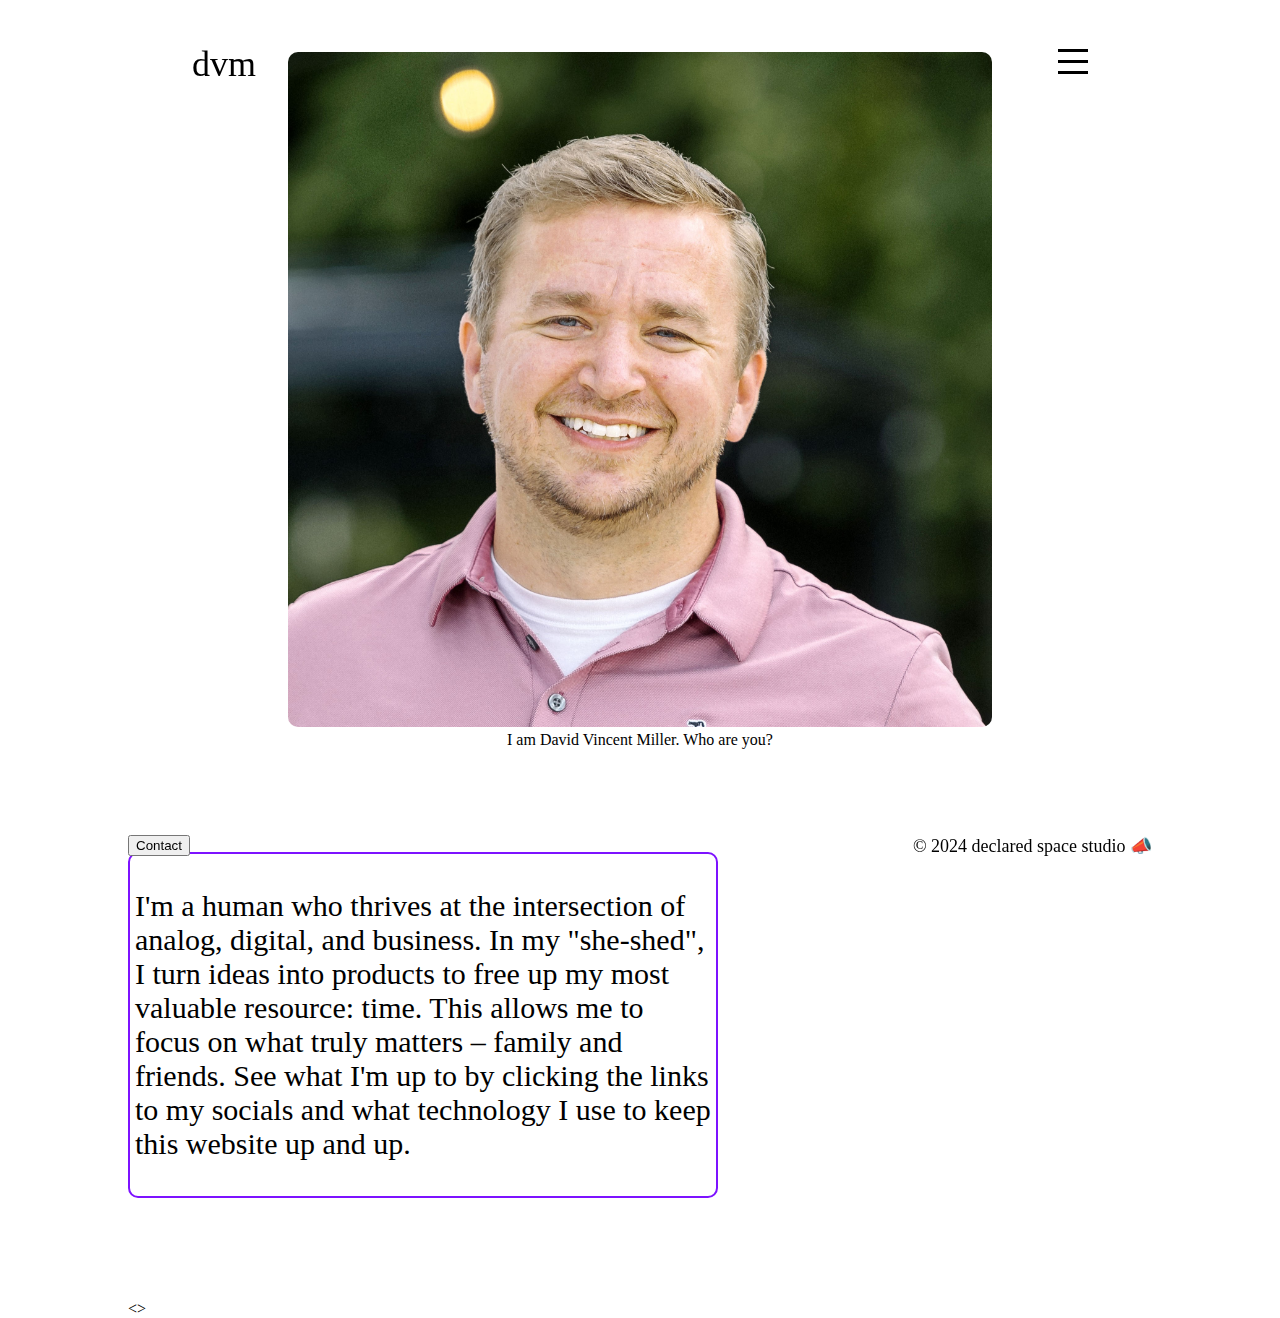
==== about.html @ 9d884ea5 "still some code churn but the about and splash pages are starting to look nice, just need to fix hea" ====
<!DOCTYPE html>

<html lang="en">
  <head>
    <title>david vincent miller</title>
    <link rel="icon" type="image/x-icon" href="./images/favicon.ico">
    <meta name="description" content="highly skilled Software Engineer seeking new challenges. Enterprise experience in Warehousi Management, NonEmergency Transit, Retail Services and Sales, SaaS, Automated Testing, DevSecOps, and Product Delivery. Proven ability to deliver complex projects as expected.">
    <meta charset="UTF-16">
    <meta name="viewport" content="width=device-width, initial-scale=1.0">
    <link rel="stylesheet" href="./css/about.css">
    <link rel="stylesheet" href="./css/about-grid.css">
    <link rel="stylesheet" href="./css/body.css">
    <link rel="stylesheet" href="./css/buymecoffee.css">
    <link rel="stylesheet" href="./css/copyright-brand.css">
    <link rel="stylesheet" href="./css/header.css">
    <link rel="stylesheet" href="./css/index.css">
    <link rel="stylesheet" href="./css/profile.css">
    <link rel="stylesheet" href="./css/shareidea.css">
  </head>
    <body>
      <header>
	      <a class="vanity" href="./index.html">dvm</a>
	      <button class="hamburger-menu">
		      <span class="bar"></span>
		      <span class="bar"></span>
		      <span class="bar"></span>
	      </button>
        <nav class="header-menu">
	        <ul>
		        <li><a href="about.html">About</a></li>
        		<li><a href="https://weather.declared.space">Weather</a></li>
        		<li><a href="./archice/v1/feel.html">Blog</a></li>
        		<li><a href="./archive/v1/soundboard.html">Soundboard</a></li>
        		<li><a href="#">story</a></li>
	        </ul>
        </nav>
      </header>
      <main class="about-grid">
        <section class="overview">
      	  <div class="profile">
            <figure>
              <img src="./images/dvm-profile-closeup-pic.jpg" alt="an image of me, dvm">
              <figcaption>I am David Vincent Miller. Who are you?</figcaption>
            </figure>
          </div>
      	  <div class="about">
            <p>I'm a human who thrives at the intersection of analog, digital, and business. In my "she-shed", I turn ideas into products to free up my most valuable resource: time. This allows me to focus on what truly matters – family and friends. See what I'm up to by clicking the links to my socials and what technology I use to keep this website up and up.</p>
      	  </div>
	</div>
	<section class="asa"></div>
      <section class=""><>
	<div class=""></div>
    </main>
    <footer>
	<button class="follow-me">Contact</button>
	<nav class="footer-menu">
		<ul>  
		  <li><a href="https://dev.to/statueofdavid">dev</a></li>
		  <li><a href="https://duolingo.com/profile/statueofdavid">duolingo</a></li>
		  <li><a href="https://github.com/statueofdavid">github</a></li>
		  <li><a href="https://linkedin.com/in/dmill">linkedin</a></li>
		  <li><a href="https://linkedin.com/in/dmill">medium</a></li>
		  <li><a href="https://medium.com/@declaredspace">X (formerly as Twitter)</a></li>
		  <li><a href="mailto:david@declared.space">david@declared.space</a></li>
		  <li><a href="https://venmo.com/dlibd" target="_blank" rel="noopener noreferrer">Buy Me A Coffee</a></li>
		</ul>
	</nav>
        <a href="https://declared.space/passion.html" class="copyright-brand">© 2024 declared space studio 📣</a> 
    </footer>
    <script src="./index.js"></script>
    </body>
</html>
---- css/about.css ----
.about {
  margin: 5% 10% 10% 0;
  grid-area: about;
  border: 2px solid #7D12FF;
  border-radius: 10px;
  padding: 5px;
  font-size: 30px;
}

@media (min-width: 2001px) {
  .about {
    height: 25vh;
    width: 30vw;
  }
}

@media (max-width: 2000px) {
  .about {
    width: 40vw;
  }
}

@media (max-width: 1300px) {
  .about {
    width: 45vw;
  }
}

@media (max-width: 1050px) {
  .about {
    width: 35vw;
    margin: 0 10% 0 0;
  }
}

@media (max-width: 500px) {
  .about {
    width: 95vw;
  }
}
---- css/about-grid.css ----
.about-grid {
  display: grid;
  grid-gap: 0;
  grid-template-areas:
    'profile'
    'about';
}
---- css/body.css ----
body {
  margin: 0;
  padding: 0;
  overflow:scroll;
  justify-items: center;
  display: grid;
  grid-gap: 1px;
  grid-template-areas:
      'header'
      'main'
      'footer';
}

ul {list-style-type: none;}
---- css/buymecoffee.css ----
.buymecoffee {
  height: 25vh;
  width: 40vw;
  grid-area: buymecoffee;
  font-size: 38px;
}
---- css/copyright-brand.css ----
@media (max-width: 1300px) {
  .copyright-brand {
    background-color: white;
    border-color: black;
  }
}
---- css/header.css ----
header {
  top: 0; /* Stick to top of viewport */
  grid-area: header;
  font-size: 36px;
  display: flex;
  align-items: center;
  justify-content: space-between;
  position: fixed;
  width: 90vw;
  height: 5vh;
  padding: 2rem 3rem;
  text-align: center;
  color: black;
  grid-area: auto;  /* Initially set all to auto for clarity */
}

.vanity:hover {
  background-color: #c49520; /* Underline color (matches hover color) */
  transition: width 0.3s ease-in-out; /* Animation duration and timing */
  animation: underline-hover 0.7s ease-in-out forwards; /* Trigger animation on hover */
}

.hamburger-menu {
  background: none;
  border: none;
  padding: 0;
  cursor: pointer;
  display: flex;
  flex-direction: column;
  align-items: left;
  justify-content: space-between;
  width: 30px;
  height: 30px;
  z-index: 11; /* Ensure menu icon is above header text */
}

.bar {
  width: 100%;
  height: 3px;
  margin-bottom: 5px;  /* Add spacing between lines */
  background-color: black;
}

.hamburger-menu.active {
  transform: rotate(90deg); /* Example rotation animation */
  transition: transform 0.3s ease-in-out; /* Animation duration and timing */
}

.header-menu {
  position: fixed;
  top: 0;
  right: -100%; /* Initially hidden off-screen */
  width: calc(100vw - 30px);
  opacity: 0;
  background-color: transparent;
  transition: opacity 0.7s ease-in-out;
  z-index: 9; /* Ensure menu is below header but above content */
}

.header-menu.active {
  top: 0; /* Slide in from left on activation */
  right: -40vw;
  opacity: 1;
}

.header-menu ul {
  list-style: none;
  padding: 0;
  margin: 0;
  display: flex;
  flex-wrap: wrap;
}

.header-menu li {
  padding: 1rem 2rem;

  &:hover {
    text-align: center;
    color: #7f65d6;
    background-color: #c49520; /* Underline color (matches hover color) */
    transition: width 0.3s ease-in-out; /* Animation duration and timing */
    animation: underline-hover 0.7s ease-in-out forwards; /* Trigger animation on hover */
  }
}

.header-menu a {
  text-decoration: none;
  color: black;

}

@keyframes underline-hover {
  from { width: 13vw; }
  to { width: 16vw; }
}

@media screen and (max-width: 1700px) {
  .header-menu.active {
    display: flex;
    flex-direction: row;
    top: 20vh;
    left: 80vw;
    right: 0;
    opacity: 1;
    height: 100vh;
    width: 100vw;
  }

  .header-menu ul {
    flex-direction: column;
  }

  .header-menu ul {
    flex-wrap: unset; /* Don't wrap links on smaller screens */
  }
}

@media screen and (max-width: 1300px) {
  header {
    top: 1vh;
    width: 70vw;
  }

  .header-menu.active {
    background-color: rgba(127, 101, 214, 0.7);
    display: flex;
    flex-direction: row;
    align-items: center;
    top: 0;
    left: 0;
    opacity: 1;
    height: 100vh;
    width: 100vw;
  }

  .header-menu ul {
    flex-direction: column;
    margin: 5vh 0;
    height: 90vh;
    width: 100vw;
  }

  .header-menu ul {
    flex-wrap: unset; /* Don't wrap links on smaller screens */
  }
}
---- css/index.css ----
svg {
  width: 120vw;
  height: 190vh;
}

a {
  text-decoration: none;
  color: black;
}

main {
  height: 75vh;
  flex: 1;
  grid-area: main;
}


footer {
  bottom: 0; /* Stick to bottom of viewport */
  grid-area: footer;
  font-size: 18px;
  display: flex;
  align-items: center;
  justify-content: space-between;
  position: fixed;
  width: 90vw;
  height: 5vh;
  padding: 2rem 3rem;
  text-align: center;
  color: black;
}

.footer-menu {
  position: fixed;
  bottom: 0;
  left: 100%; /* Initially hidden off-screen */
  width: calc(100vw - 30px);
  height: 10vh;
  opacity: 0;
  background-color: transparent;
  transition: opacity 0.7s ease-in-out;
  z-index: 9; /* Ensure menu is below header but above content */
}

.footer-menu.active {
  bottom: 0; /* Slide in from left on activation */
  opacity: 1;
  left: 8vw;
}

.footer-menu ul {
  list-style: none;
  padding: 0;
  margin: 0;
  display: flex;
  flex-wrap: wrap;
}

.footer-menu li {
  padding: 1rem 2rem;
}

.footer-menu a {
  text-decoration: none;
  color: black;
  
  &:hover {
    color: #c49520;
    background-color: #7f65d6 ;
  }
}

.follow-me-menu {
  background: none;
  border: none;
  cursor: pointer;
  z-index: 11;
}

@keyframes underline-hover {
  from { width: 9vw; }
  to { width: 8vw; }
}

@media screen and (max-width: 1700px) {
  .footer-menu.active {
    display: flex;
    flex-direction: row;
    bottom: 10vh;
    left: 0;
    right: 0;
    opacity: 1;
    height: 75vh;
    width: 65vw;
  }

  .footer-menu ul {
    flex-direction: column;
  }
}

@media screen and (max-width: 1500px) {
  svg {
    width: 145vw;
    height: 245vh;
  }
}



@media screen and (max-width: 1300px) {
  svg {
    width: 135vw;
    height: 135vh;
  }

  footer{
    width: 80vw;
  }

  .footer-menu.active {
    background-color: rgba(127, 101, 214, 0.8); 
    height: 25vh;
    width: 100vw;
  }

  .footer-menu a {
    color: white;
    background-color: rgba(127, 101, 214, 1); 
    border-radius: 5px;
  }
}

@media screen and (max-height: 700px) {
  .footer-menu.active {
    height: 30vh;
  }
}
---- css/profile.css ----
.profile {
  grid-area: profile;
  align-items: center;
}

img {
  height: 75vh;
  width: 55vw;
  object-fit: cover;
  border-radius: 10px;
}

@media (min-width: 2001px) {
  .profile {
    text-align: center;
    height: 75vh;
    width: 80vw;
  }
}

@media (max-width: 2000px) {
  .profile {
    margin: 5% 10% 10% 0;
    width: 80vw;
    text-align: center;
  }
}

@media (max-width: 1300px) {
  .profile {
    width: 80vw;
    text-align: center;
  }
}

@media (max-width: 1050px) {
  .profile {
    width: 100vw;
    text-align: center;
  }

  img {
    margin: 0;
    width:80vw;
  }
}

@media (max-width: 500px) {
  .profile {
    width: 95vw;
    height: 45vh;
    text-align: center;
  }

  img {
    width: 75vw;
    height: 45vh;
  }
}
---- css/shareidea.css ----
.shareidea {
  height: 25vh;
  grid-area: shareidea;
}
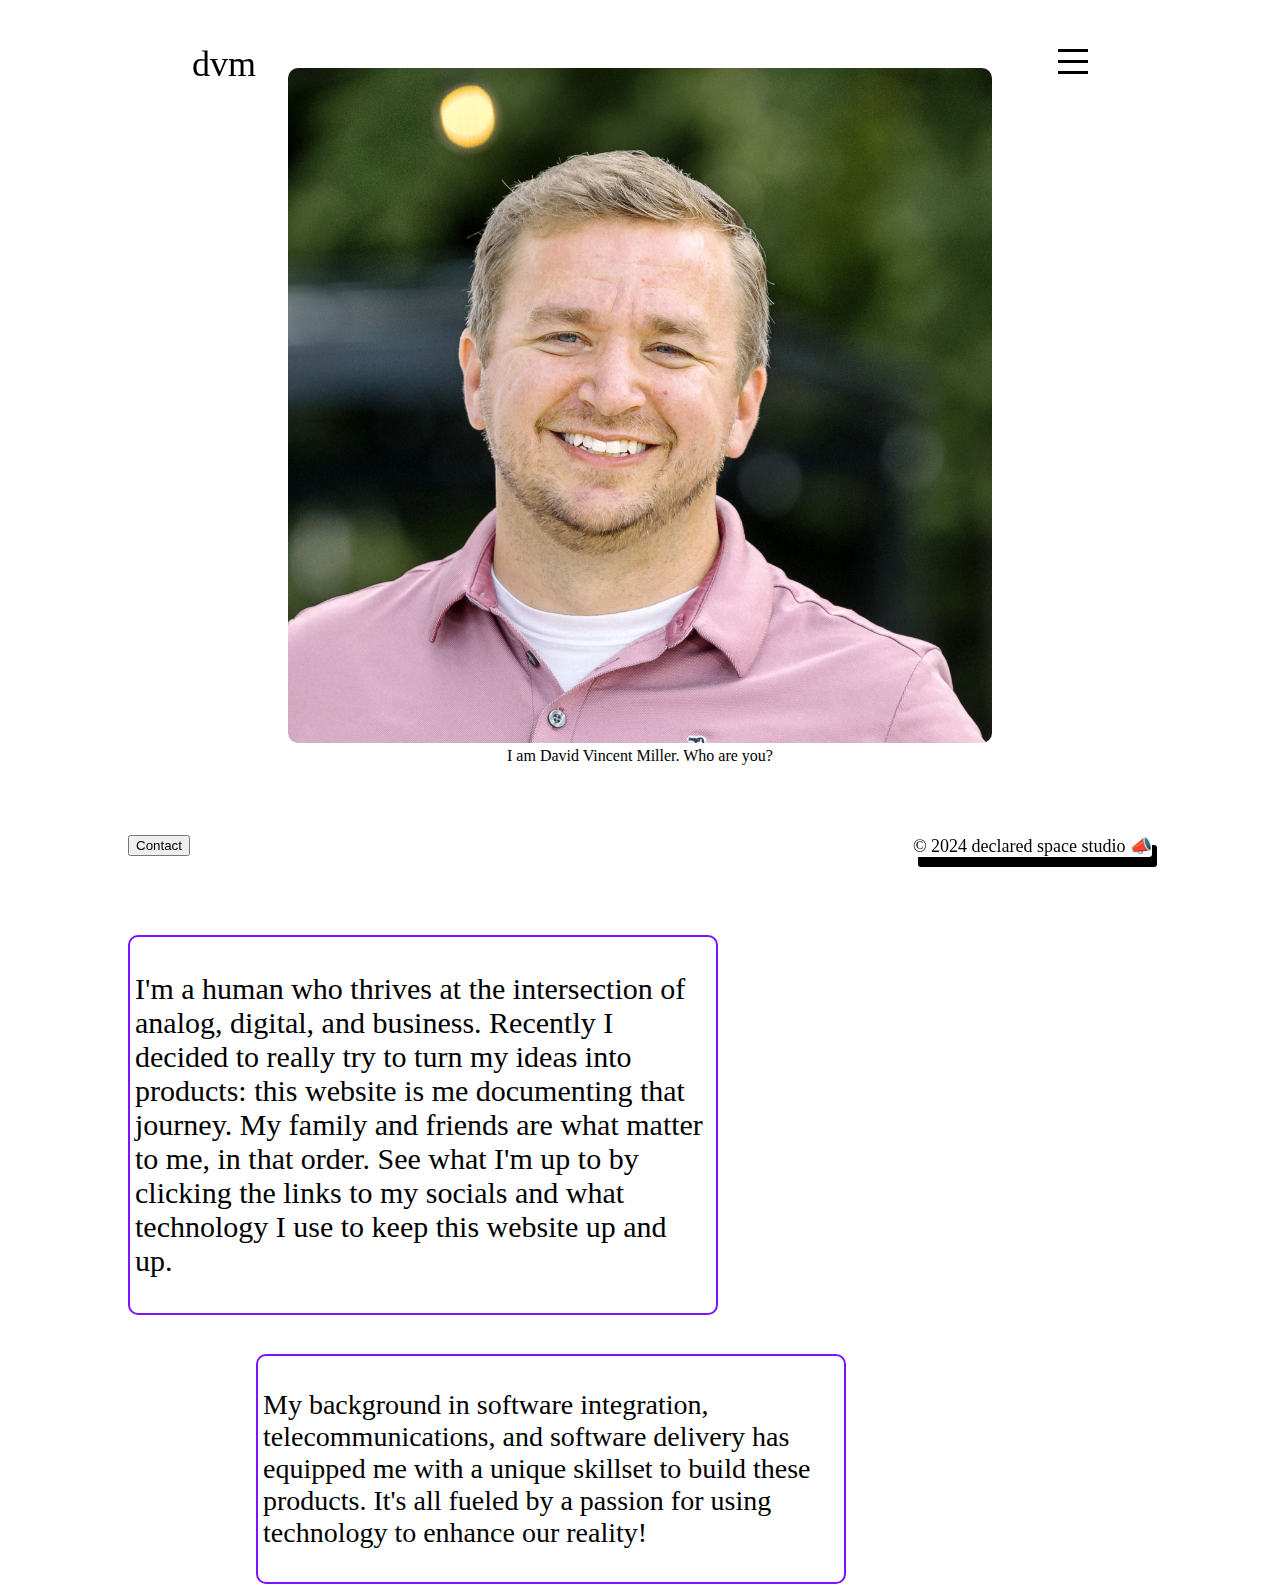
==== commit 05b8aa46: "just missing the pdf banner for the about page" ====
--- a/about.html
+++ b/about.html
@@ -14,6 +14,7 @@
     <link rel="stylesheet" href="./css/copyright-brand.css">
     <link rel="stylesheet" href="./css/header.css">
     <link rel="stylesheet" href="./css/index.css">
+    <link rel="stylesheet" href="./css/professional.css">
     <link rel="stylesheet" href="./css/profile.css">
     <link rel="stylesheet" href="./css/shareidea.css">
   </head>
@@ -36,7 +37,6 @@
         </nav>
       </header>
       <main class="about-grid">
-        <section class="overview">
       	  <div class="profile">
             <figure>
               <img src="./images/dvm-profile-closeup-pic.jpg" alt="an image of me, dvm">
@@ -44,12 +44,11 @@
             </figure>
           </div>
       	  <div class="about">
-            <p>I'm a human who thrives at the intersection of analog, digital, and business. In my "she-shed", I turn ideas into products to free up my most valuable resource: time. This allows me to focus on what truly matters – family and friends. See what I'm up to by clicking the links to my socials and what technology I use to keep this website up and up.</p>
+            <p>I'm a human who thrives at the intersection of analog, digital, and business. Recently I decided to really try to turn my ideas into products: this website is me documenting that journey. My family and friends are what matter to me, in that order. See what I'm up to by clicking the links to my socials and what technology I use to keep this website up and up.</p>
       	  </div>
-	</div>
-	<section class="asa"></div>
-      <section class=""><>
-	<div class=""></div>
+          <div class="professional">
+            <p>My background in software integration, telecommunications, and software delivery has equipped me with a unique skillset to build these products. It's all fueled by a passion for using technology to enhance our reality!</p>
+      </div>
     </main>
     <footer>
 	<button class="follow-me">Contact</button>
@@ -65,7 +64,7 @@
 		  <li><a href="https://venmo.com/dlibd" target="_blank" rel="noopener noreferrer">Buy Me A Coffee</a></li>
 		</ul>
 	</nav>
-        <a href="https://declared.space/passion.html" class="copyright-brand">© 2024 declared space studio 📣</a> 
+        <a href="https://declared.space" class="copyright-brand">© 2024 declared space studio 📣</a> 
     </footer>
     <script src="./index.js"></script>
     </body>
--- a/css/about-grid.css
+++ b/css/about-grid.css
@@ -3,5 +3,6 @@
   grid-gap: 0;
   grid-template-areas:
     'profile'
-    'about';
+    'about'
+    'professional';
 }
--- a/css/copyright-brand.css
+++ b/css/copyright-brand.css
@@ -2,5 +2,8 @@
   .copyright-brand {
     background-color: white;
     border-color: black;
+    border-solid: solid 5px;
+    border-radius: 3px;
+    box-shadow: 5px 10px #000000;
   }
 }
--- a/css/header.css
+++ b/css/header.css
@@ -77,9 +77,9 @@
   &:hover {
     text-align: center;
     color: #7f65d6;
+    border-radius: 50px;
+
     background-color: #c49520; /* Underline color (matches hover color) */
-    transition: width 0.3s ease-in-out; /* Animation duration and timing */
-    animation: underline-hover 0.7s ease-in-out forwards; /* Trigger animation on hover */
   }
 }
 
@@ -87,11 +87,6 @@
   text-decoration: none;
   color: black;
 
-}
-
-@keyframes underline-hover {
-  from { width: 13vw; }
-  to { width: 16vw; }
 }
 
 @media screen and (max-width: 1700px) {
--- a/css/index.css
+++ b/css/index.css
@@ -90,7 +90,7 @@
     left: 0;
     right: 0;
     opacity: 1;
-    height: 75vh;
+    height: 45vh;
     width: 65vw;
   }
 
--- a/css/professional.css
+++ b/css/professional.css
@@ -0,0 +1,60 @@
+.professional {
+  position: relative;
+  left: 35vw;
+  bottom: 7vh;
+  margin: 0 0 10% 0;
+  grid-area: professional;
+  border: 2px solid #7D12FF;
+  border-radius: 10px;
+  padding: 5px;
+  font-size: 30px;
+}
+
+@media (min-width: 2001px) {
+  .professional {
+    height: 25vh;
+    width: 30vw;
+  }
+}
+
+@media (max-width: 2000px) {
+  .professional {
+    left: 30vw;
+    width: 40vw;
+  }
+}
+
+@media (max-width: 1300px) {
+  .professional {
+    width: 45vw;
+    left: 10vw;
+    font-size: 28px;
+  }
+}
+
+@media (max-width: 1050px) {
+  .professional {
+    width: 75vw;
+    height: 22vh;
+    margin: 10% 0 0 0;
+    left: 20vw;
+  }
+}
+
+@media (max-width: 800px) {
+  .professional {
+    width: 92vw;
+    height: 22vh;
+    font-size: 24px;
+    margin: 10% 0 0 0;
+    left: 0;
+  }
+}
+
+@media (max-width: 500px) {
+  .professional {
+    width: 92vw;
+  font-size: 18px;
+  }
+}
+
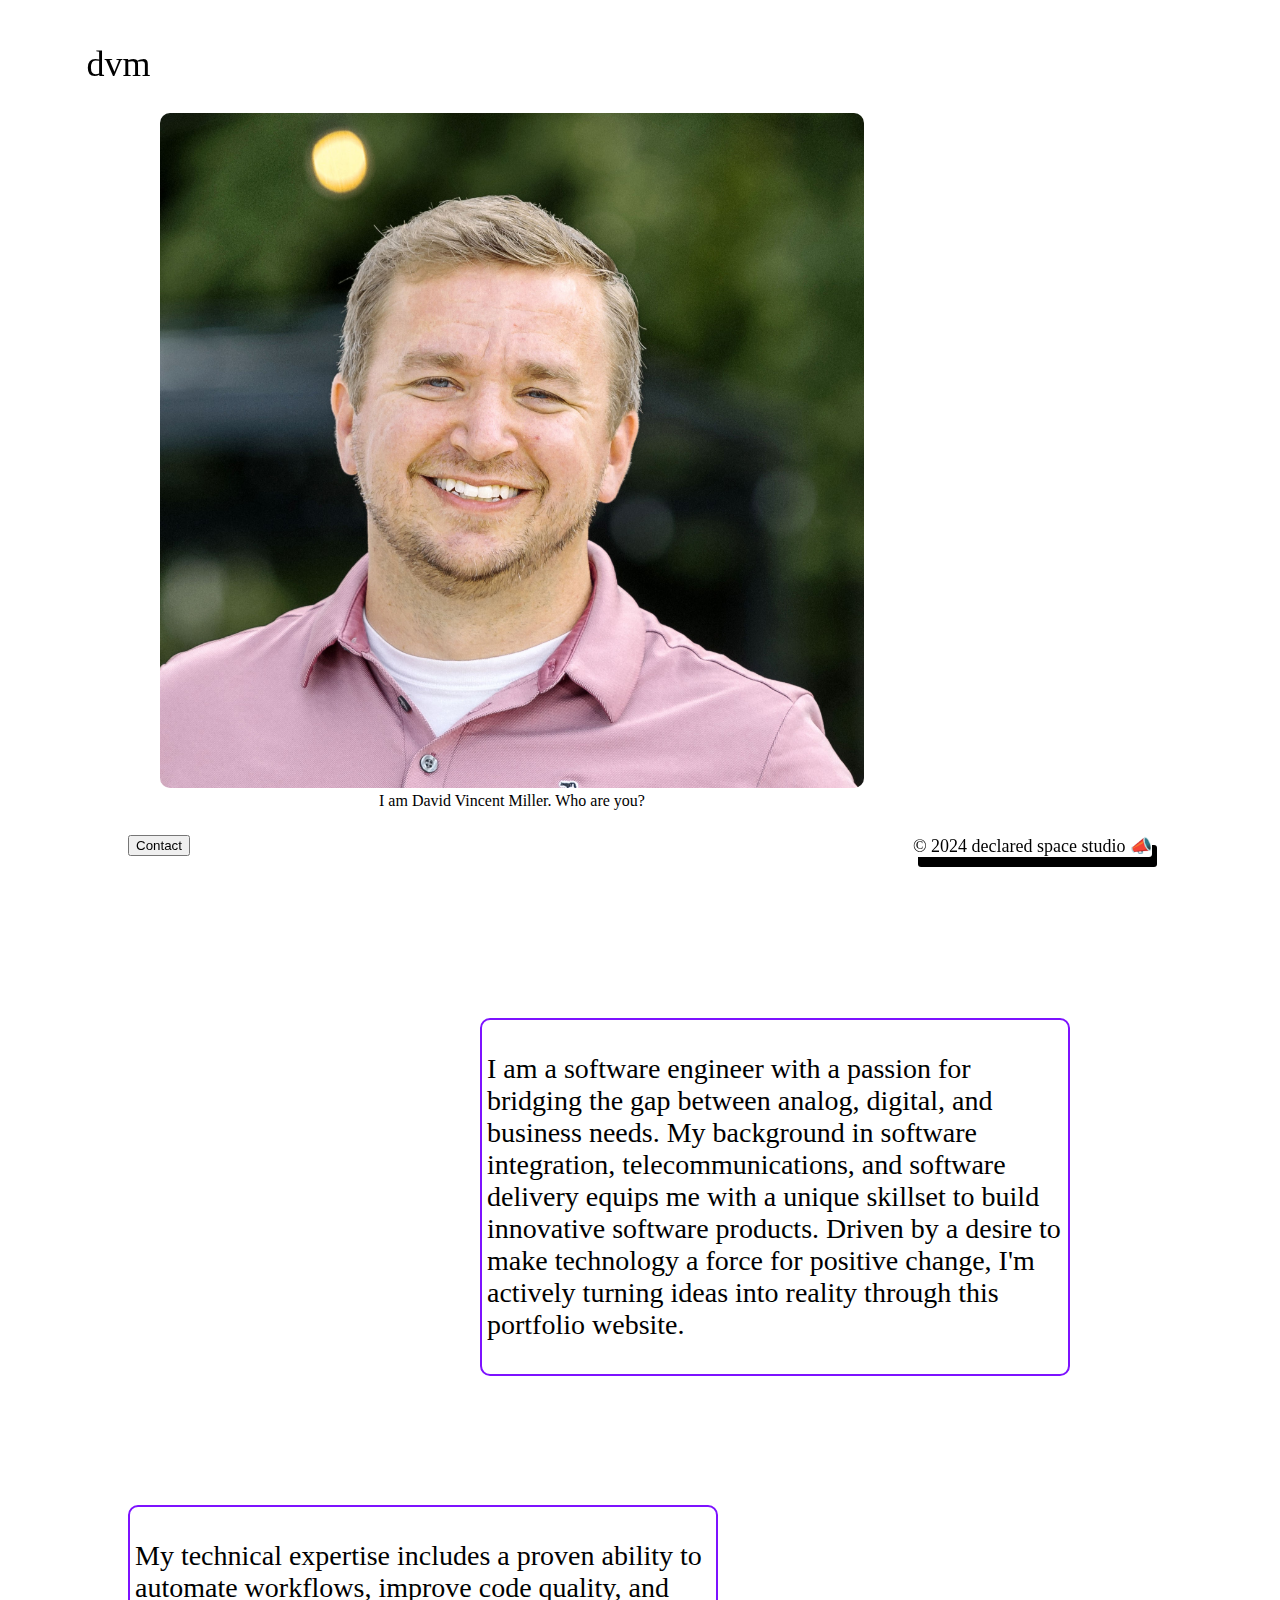
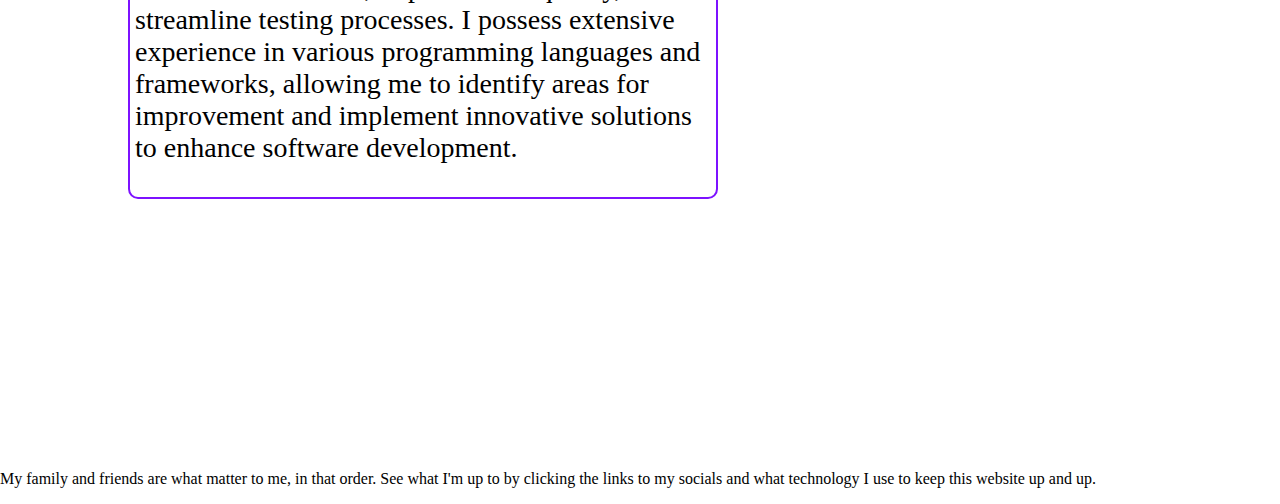
==== commit 5189fc62: "taking the kid to crew" ====
--- a/about.html
+++ b/about.html
@@ -44,11 +44,14 @@
             </figure>
           </div>
       	  <div class="about">
-            <p>I'm a human who thrives at the intersection of analog, digital, and business. Recently I decided to really try to turn my ideas into products: this website is me documenting that journey. My family and friends are what matter to me, in that order. See what I'm up to by clicking the links to my socials and what technology I use to keep this website up and up.</p>
+		  <p>I am a software engineer with a passion for bridging the gap between analog, digital, and business needs. My background in software integration, telecommunications, and software delivery equips me with a unique skillset to build innovative software products. Driven by a desire to make technology a force for positive change, I'm actively turning ideas into reality through this portfolio website.</p> 
+      </div>
+      	  <div class="professional">
+            <p>My technical expertise includes a proven ability to automate workflows, improve code quality, and streamline testing processes. I possess extensive experience in various programming languages and frameworks, allowing me to identify areas for improvement and implement innovative solutions to enhance software development.</p>
       	  </div>
-          <div class="professional">
-            <p>My background in software integration, telecommunications, and software delivery has equipped me with a unique skillset to build these products. It's all fueled by a passion for using technology to enhance our reality!</p>
-      </div>
+	  <div class="final">
+            <p>My family and friends are what matter to me, in that order. See what I'm up to by clicking the links to my socials and what technology I use to keep this website up and up.</pi>
+	  </div>
     </main>
     <footer>
 	<button class="follow-me">Contact</button>
--- a/css/about.css
+++ b/css/about.css
@@ -1,5 +1,5 @@
 .about {
-  margin: 5% 10% 10% 0;
+  margin: 0% 10% 10% 5%;
   grid-area: about;
   border: 2px solid #7D12FF;
   border-radius: 10px;
@@ -9,6 +9,7 @@
 
 @media (min-width: 2001px) {
   .about {
+    margin: 10% 10% 10% 5%;
     height: 25vh;
     width: 30vw;
   }
@@ -22,20 +23,34 @@
 
 @media (max-width: 1300px) {
   .about {
+    margin: 0 10% 10% 25%;
+    font-size: 28px;
     width: 45vw;
   }
 }
 
 @media (max-width: 1050px) {
   .about {
-    width: 35vw;
-    margin: 0 10% 0 0;
+    width: 85vw;
+    height: 25vh;
+    margin: 5% 0 10% 5%;
+  }
+}
+
+@media (max-width: 800px) {
+  .about {
+    width: 92vw;
+    height: 25vh;
+    font-size: 24px;
+    margin: 0 0 5% 0;
   }
 }
 
 @media (max-width: 500px) {
   .about {
-    width: 95vw;
+    width: 92vw;
+    font-size: 18px;
+    margin: 0 0 10% 0;
   }
 }
 
--- a/css/header.css
+++ b/css/header.css
@@ -113,7 +113,8 @@
 @media screen and (max-width: 1300px) {
   header {
     top: 1vh;
-    width: 70vw;
+    left: 3vw;
+    width: 100vw;
   }
 
   .header-menu.active {
@@ -124,8 +125,8 @@
     top: 0;
     left: 0;
     opacity: 1;
-    height: 100vh;
-    width: 100vw;
+    height: 150vh;
+    width: 150vw;
   }
 
   .header-menu ul {
--- a/css/index.css
+++ b/css/index.css
@@ -1,6 +1,6 @@
 svg {
-  width: 120vw;
-  height: 190vh;
+  width: 100vw;
+  height: 100vh;
 }
 
 a {
@@ -10,6 +10,7 @@
 
 main {
   height: 75vh;
+  width: 150vw;
   flex: 1;
   grid-area: main;
 }
@@ -120,8 +121,8 @@
 
   .footer-menu.active {
     background-color: rgba(127, 101, 214, 0.8); 
-    height: 25vh;
-    width: 100vw;
+    height: 50vh;
+    width: 150vw;
   }
 
   .footer-menu a {
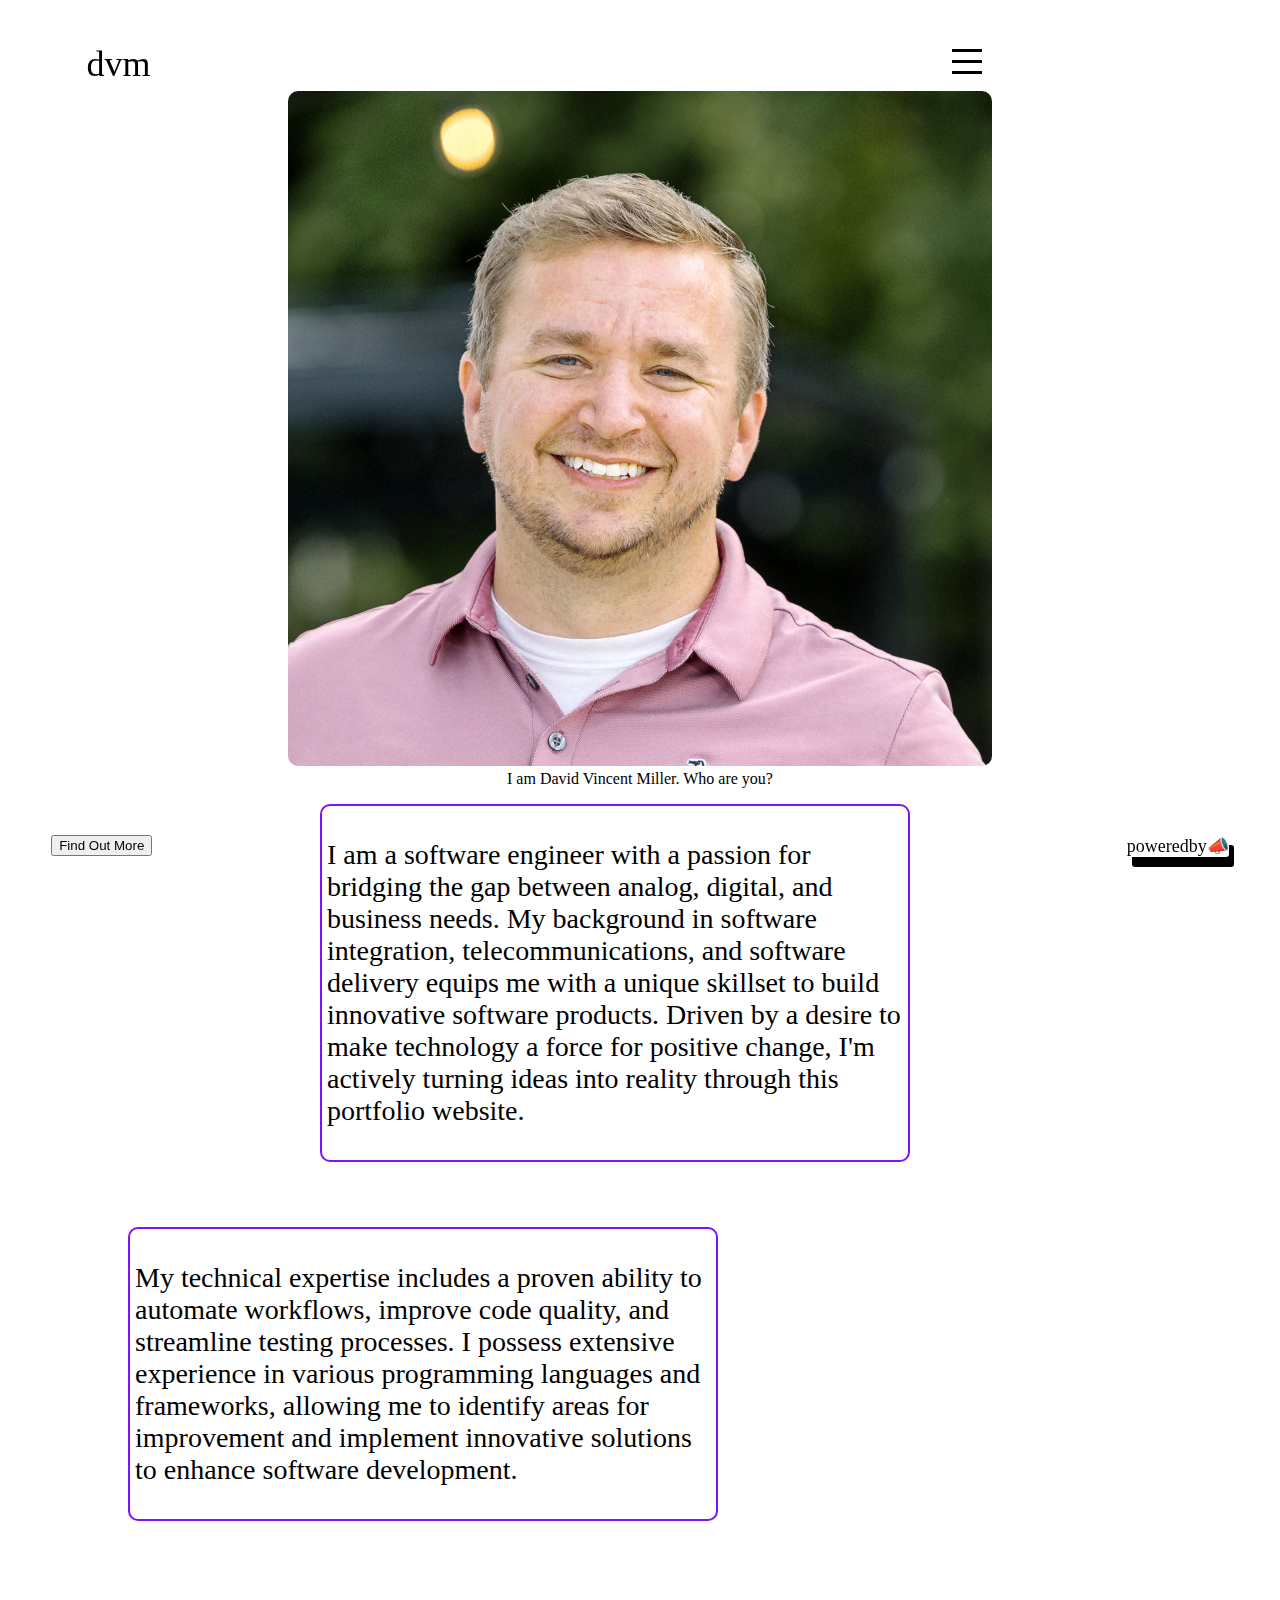
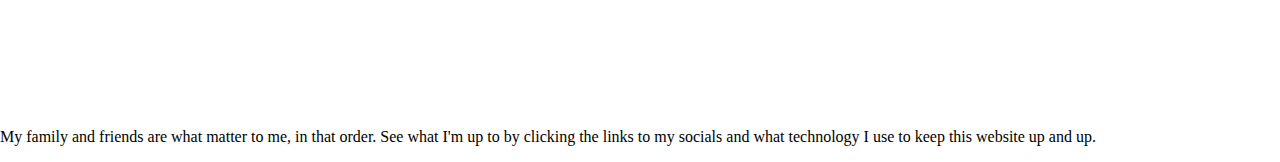
==== commit 49ee6ccf: "added header and footer to all main pages, still more to do" ====
--- a/about.html
+++ b/about.html
@@ -30,8 +30,8 @@
 	        <ul>
 		        <li><a href="about.html">About</a></li>
         		<li><a href="https://weather.declared.space">Weather</a></li>
-        		<li><a href="./archice/v1/feel.html">Blog</a></li>
-        		<li><a href="./archive/v1/soundboard.html">Soundboard</a></li>
+        		<li><a href="./blog.html">Blog</a></li>
+        		<li><a href="./soundboard.html">Soundboard</a></li>
         		<li><a href="#">story</a></li>
 	        </ul>
         </nav>
@@ -54,9 +54,10 @@
 	  </div>
     </main>
     <footer>
-	<button class="follow-me">Contact</button>
+	<button class="follow-me">Find Out More</button>
 	<nav class="footer-menu">
 		<ul>  
+		  <li><a href="./dvm-resume.pdf" class="copyright-brand">View My Resume</a></li>
 		  <li><a href="https://dev.to/statueofdavid">dev</a></li>
 		  <li><a href="https://duolingo.com/profile/statueofdavid">duolingo</a></li>
 		  <li><a href="https://github.com/statueofdavid">github</a></li>
@@ -67,7 +68,7 @@
 		  <li><a href="https://venmo.com/dlibd" target="_blank" rel="noopener noreferrer">Buy Me A Coffee</a></li>
 		</ul>
 	</nav>
-        <a href="https://declared.space" class="copyright-brand">© 2024 declared space studio 📣</a> 
+        <a href="https://declared.space" class="copyright-brand">poweredby📣</a> 
     </footer>
     <script src="./index.js"></script>
     </body>
--- a/css/about.css
+++ b/css/about.css
@@ -1,5 +1,5 @@
 .about {
-  margin: 0% 10% 10% 5%;
+  margin: 10% 10% 10% 5%;
   grid-area: about;
   border: 2px solid #7D12FF;
   border-radius: 10px;
@@ -49,7 +49,7 @@
 @media (max-width: 500px) {
   .about {
     width: 92vw;
-    font-size: 18px;
+    font-size: 16px;
     margin: 0 0 10% 0;
   }
 }
--- a/css/body.css
+++ b/css/body.css
@@ -1,4 +1,6 @@
 body {
+  height: 100vh;
+  width: 100vw;
   margin: 0;
   padding: 0;
   overflow:scroll;
--- a/css/header.css
+++ b/css/header.css
@@ -12,6 +12,7 @@
   text-align: center;
   color: black;
   grid-area: auto;  /* Initially set all to auto for clarity */
+  z-index: 5;
 }
 
 .vanity:hover {
@@ -31,7 +32,7 @@
   justify-content: space-between;
   width: 30px;
   height: 30px;
-  z-index: 11; /* Ensure menu icon is above header text */
+  z-index: 30; /* Ensure menu icon is above header text */
 }
 
 .bar {
@@ -54,7 +55,7 @@
   opacity: 0;
   background-color: transparent;
   transition: opacity 0.7s ease-in-out;
-  z-index: 9; /* Ensure menu is below header but above content */
+  z-index: 25; /* Ensure menu is below header but above content */
 }
 
 .header-menu.active {
@@ -114,7 +115,7 @@
   header {
     top: 1vh;
     left: 3vw;
-    width: 100vw;
+    width: 70vw;
   }
 
   .header-menu.active {
@@ -125,7 +126,7 @@
     top: 0;
     left: 0;
     opacity: 1;
-    height: 150vh;
+    height: 100vh;
     width: 150vw;
   }
 
--- a/css/index.css
+++ b/css/index.css
@@ -1,8 +1,3 @@
-svg {
-  width: 100vw;
-  height: 100vh;
-}
-
 a {
   text-decoration: none;
   color: black;
@@ -10,9 +5,10 @@
 
 main {
   height: 75vh;
-  width: 150vw;
+  width: 100vw;
   flex: 1;
   grid-area: main;
+  z-index: 0;
 }
 
 
@@ -29,6 +25,7 @@
   padding: 2rem 3rem;
   text-align: center;
   color: black;
+  z-index: 10;
 }
 
 .footer-menu {
@@ -46,7 +43,7 @@
 .footer-menu.active {
   bottom: 0; /* Slide in from left on activation */
   opacity: 1;
-  left: 8vw;
+  left: 16vw;
 }
 
 .footer-menu ul {
@@ -58,7 +55,7 @@
 }
 
 .footer-menu li {
-  padding: 1rem 2rem;
+  padding: 0.75rem 1.5rem;
 }
 
 .footer-menu a {
@@ -83,7 +80,7 @@
   to { width: 8vw; }
 }
 
-@media screen and (max-width: 1700px) {
+@media screen and (max-width: 1880px) {
   .footer-menu.active {
     display: flex;
     flex-direction: row;
@@ -91,7 +88,7 @@
     left: 0;
     right: 0;
     opacity: 1;
-    height: 45vh;
+    height: 25vh;
     width: 65vw;
   }
 
@@ -102,8 +99,7 @@
 
 @media screen and (max-width: 1500px) {
   svg {
-    width: 145vw;
-    height: 245vh;
+    width: 100vw;
   }
 }
 
@@ -111,18 +107,18 @@
 
 @media screen and (max-width: 1300px) {
   svg {
-    width: 135vw;
-    height: 135vh;
+    width: 90vw;
+    height: 30vh;
   }
 
   footer{
-    width: 80vw;
+    width: 92vw;
   }
 
   .footer-menu.active {
     background-color: rgba(127, 101, 214, 0.8); 
-    height: 50vh;
-    width: 150vw;
+    height: 70vh;
+    width: 35vw;
   }
 
   .footer-menu a {
@@ -132,8 +128,10 @@
   }
 }
 
-@media screen and (max-height: 700px) {
+@media screen and (max-width: 700px) {
   .footer-menu.active {
     height: 30vh;
+    width: 100vw;
+    font-size: 16px;
   }
 }
--- a/css/professional.css
+++ b/css/professional.css
@@ -19,7 +19,7 @@
 
 @media (max-width: 2000px) {
   .professional {
-    left: 30vw;
+    left: 20vw;
     width: 40vw;
   }
 }
--- a/css/profile.css
+++ b/css/profile.css
@@ -14,21 +14,18 @@
   .profile {
     text-align: center;
     height: 75vh;
-    width: 80vw;
+    width: 100vw;
   }
 }
 
 @media (max-width: 2000px) {
   .profile {
-    margin: 5% 10% 10% 0;
-    width: 80vw;
     text-align: center;
   }
 }
 
 @media (max-width: 1300px) {
   .profile {
-    width: 80vw;
     text-align: center;
   }
 }
@@ -47,13 +44,16 @@
 
 @media (max-width: 500px) {
   .profile {
+    margin: 5% 0 0 1%;
     width: 95vw;
-    height: 45vh;
+    height: 95vh;
+    align-items: center;
     text-align: center;
   }
 
   img {
     width: 75vw;
-    height: 45vh;
+    height: 70vh;
   }
+
 }
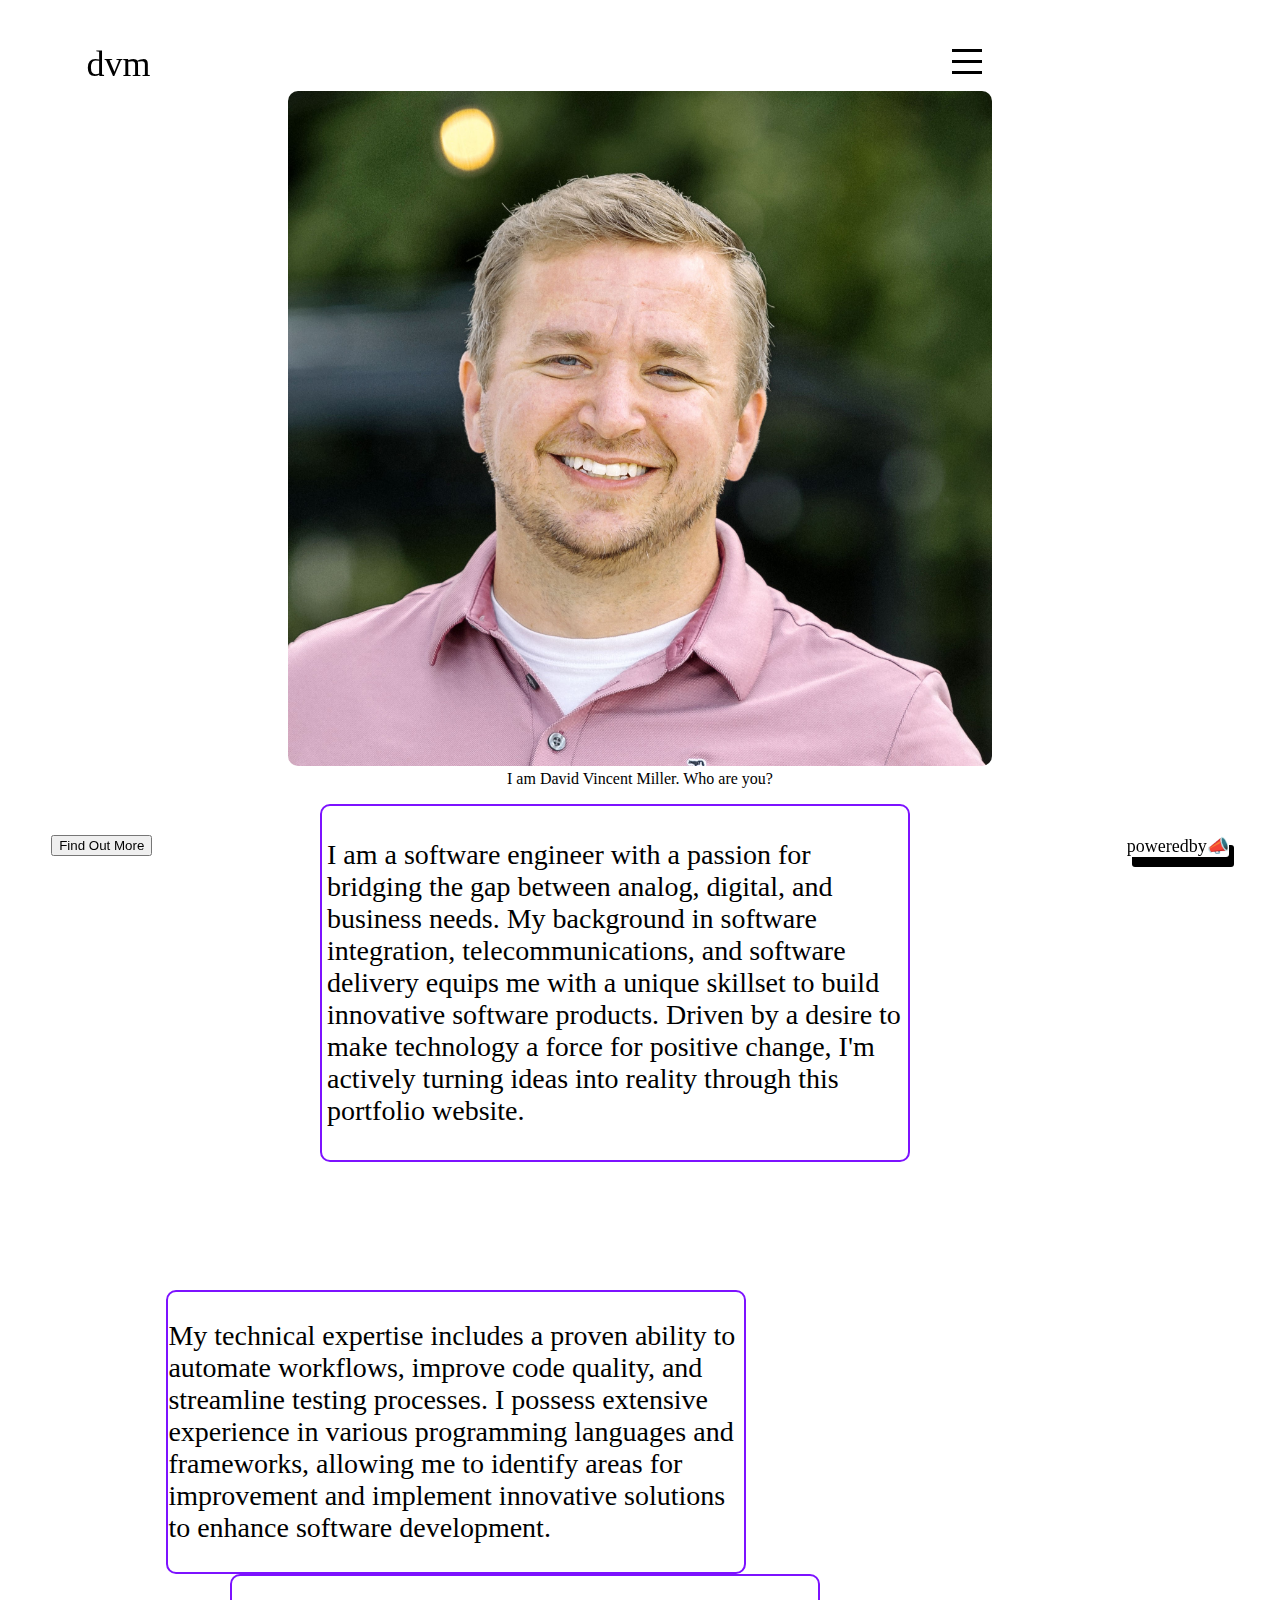
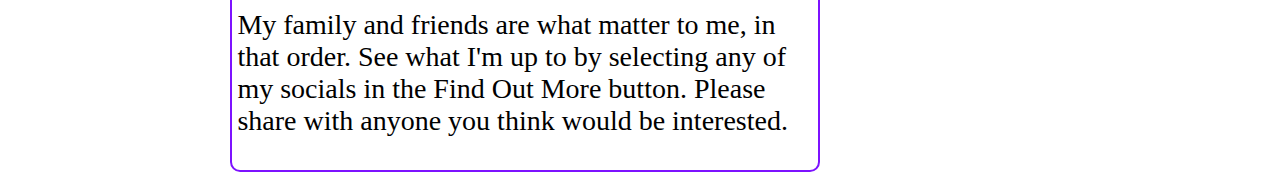
==== commit df44a94c: "pushing to prod to test the about mobile exp... project mingle lol" ====
--- a/about.html
+++ b/about.html
@@ -12,6 +12,7 @@
     <link rel="stylesheet" href="./css/body.css">
     <link rel="stylesheet" href="./css/buymecoffee.css">
     <link rel="stylesheet" href="./css/copyright-brand.css">
+    <link rel="stylesheet" href="./css/final.css">
     <link rel="stylesheet" href="./css/header.css">
     <link rel="stylesheet" href="./css/index.css">
     <link rel="stylesheet" href="./css/professional.css">
@@ -44,14 +45,14 @@
             </figure>
           </div>
       	  <div class="about">
-		  <p>I am a software engineer with a passion for bridging the gap between analog, digital, and business needs. My background in software integration, telecommunications, and software delivery equips me with a unique skillset to build innovative software products. Driven by a desire to make technology a force for positive change, I'm actively turning ideas into reality through this portfolio website.</p> 
-      </div>
+		        <p>I am a software engineer with a passion for bridging the gap between analog, digital, and business needs. My background in software integration, telecommunications, and software delivery equips me with a unique skillset to build innovative software products. Driven by a desire to make technology a force for positive change, I'm actively turning ideas into reality through this portfolio website.</p> 
+          </div>
       	  <div class="professional">
             <p>My technical expertise includes a proven ability to automate workflows, improve code quality, and streamline testing processes. I possess extensive experience in various programming languages and frameworks, allowing me to identify areas for improvement and implement innovative solutions to enhance software development.</p>
       	  </div>
-	  <div class="final">
-            <p>My family and friends are what matter to me, in that order. See what I'm up to by clicking the links to my socials and what technology I use to keep this website up and up.</pi>
-	  </div>
+	        <div class="final">
+            <p>My family and friends are what matter to me, in that order. See what I'm up to by selecting any of my socials in the Find Out More button.  Please share with anyone you think would be interested.</p>
+	        </div>
     </main>
     <footer>
 	<button class="follow-me">Find Out More</button>
--- a/css/about-grid.css
+++ b/css/about-grid.css
@@ -4,5 +4,6 @@
   grid-template-areas:
     'profile'
     'about'
-    'professional';
+    'professional'
+    'final';
 }
--- a/css/final.css
+++ b/css/final.css
@@ -0,0 +1,55 @@
+.final {
+  grid-area: final;
+  border: 2px solid #7D12FF;
+  border-radius: 10px;
+  padding: 5px;
+  font-size: 30px;
+}
+
+@media (min-width: 2001px) {
+  .final {
+    height: 20vh;
+    width: 30vw;
+  }
+}
+
+@media (max-width: 2000px) {
+  .final {
+    width: 40vw;
+    margin: 0 0 0 44%;
+  }
+}
+
+@media (max-width: 1300px) {
+  .final {
+    width: 45vw;
+    font-size: 28px;
+    margin: 0 0 0 18%;
+  }
+}
+
+@media (max-width: 1050px) {
+  .final {
+    height: 20vh;
+    width: 75vw;
+    margin: 0 0 0 14%;
+  }
+}
+
+@media (max-width: 800px) {
+  .final {
+    height: 16vh;
+    width: 92vw;
+    font-size: 24px;
+  }
+}
+
+@media (max-width: 500px) {
+  .final {
+    height: 13vh;
+    width: 85vw;
+    font-size: 14px;
+    margin: 0 0 0 8%;
+  }
+}
+
--- a/css/professional.css
+++ b/css/professional.css
@@ -1,12 +1,8 @@
 .professional {
   position: relative;
-  left: 35vw;
-  bottom: 7vh;
-  margin: 0 0 10% 0;
   grid-area: professional;
   border: 2px solid #7D12FF;
   border-radius: 10px;
-  padding: 5px;
   font-size: 30px;
 }
 
@@ -19,42 +15,41 @@
 
 @media (max-width: 2000px) {
   .professional {
-    left: 20vw;
     width: 40vw;
+    margin: 0 0 0 13%;
   }
 }
 
 @media (max-width: 1300px) {
   .professional {
     width: 45vw;
-    left: 10vw;
     font-size: 28px;
+    margin: 0 0 0 13%;
   }
 }
 
 @media (max-width: 1050px) {
   .professional {
     width: 75vw;
-    height: 22vh;
-    margin: 10% 0 0 0;
-    left: 20vw;
+    height: 33vh;
+    margin: 0 0 0 14%;
   }
 }
 
 @media (max-width: 800px) {
   .professional {
     width: 92vw;
-    height: 22vh;
+    height: 30vh;
     font-size: 24px;
-    margin: 10% 0 0 0;
-    left: 0;
   }
 }
 
 @media (max-width: 500px) {
   .professional {
-    width: 92vw;
-  font-size: 18px;
+    width: 85vw;
+    height: 25vh;
+    font-size: 16px;
+    margin: 0 0 0 8%;
   }
 }
 
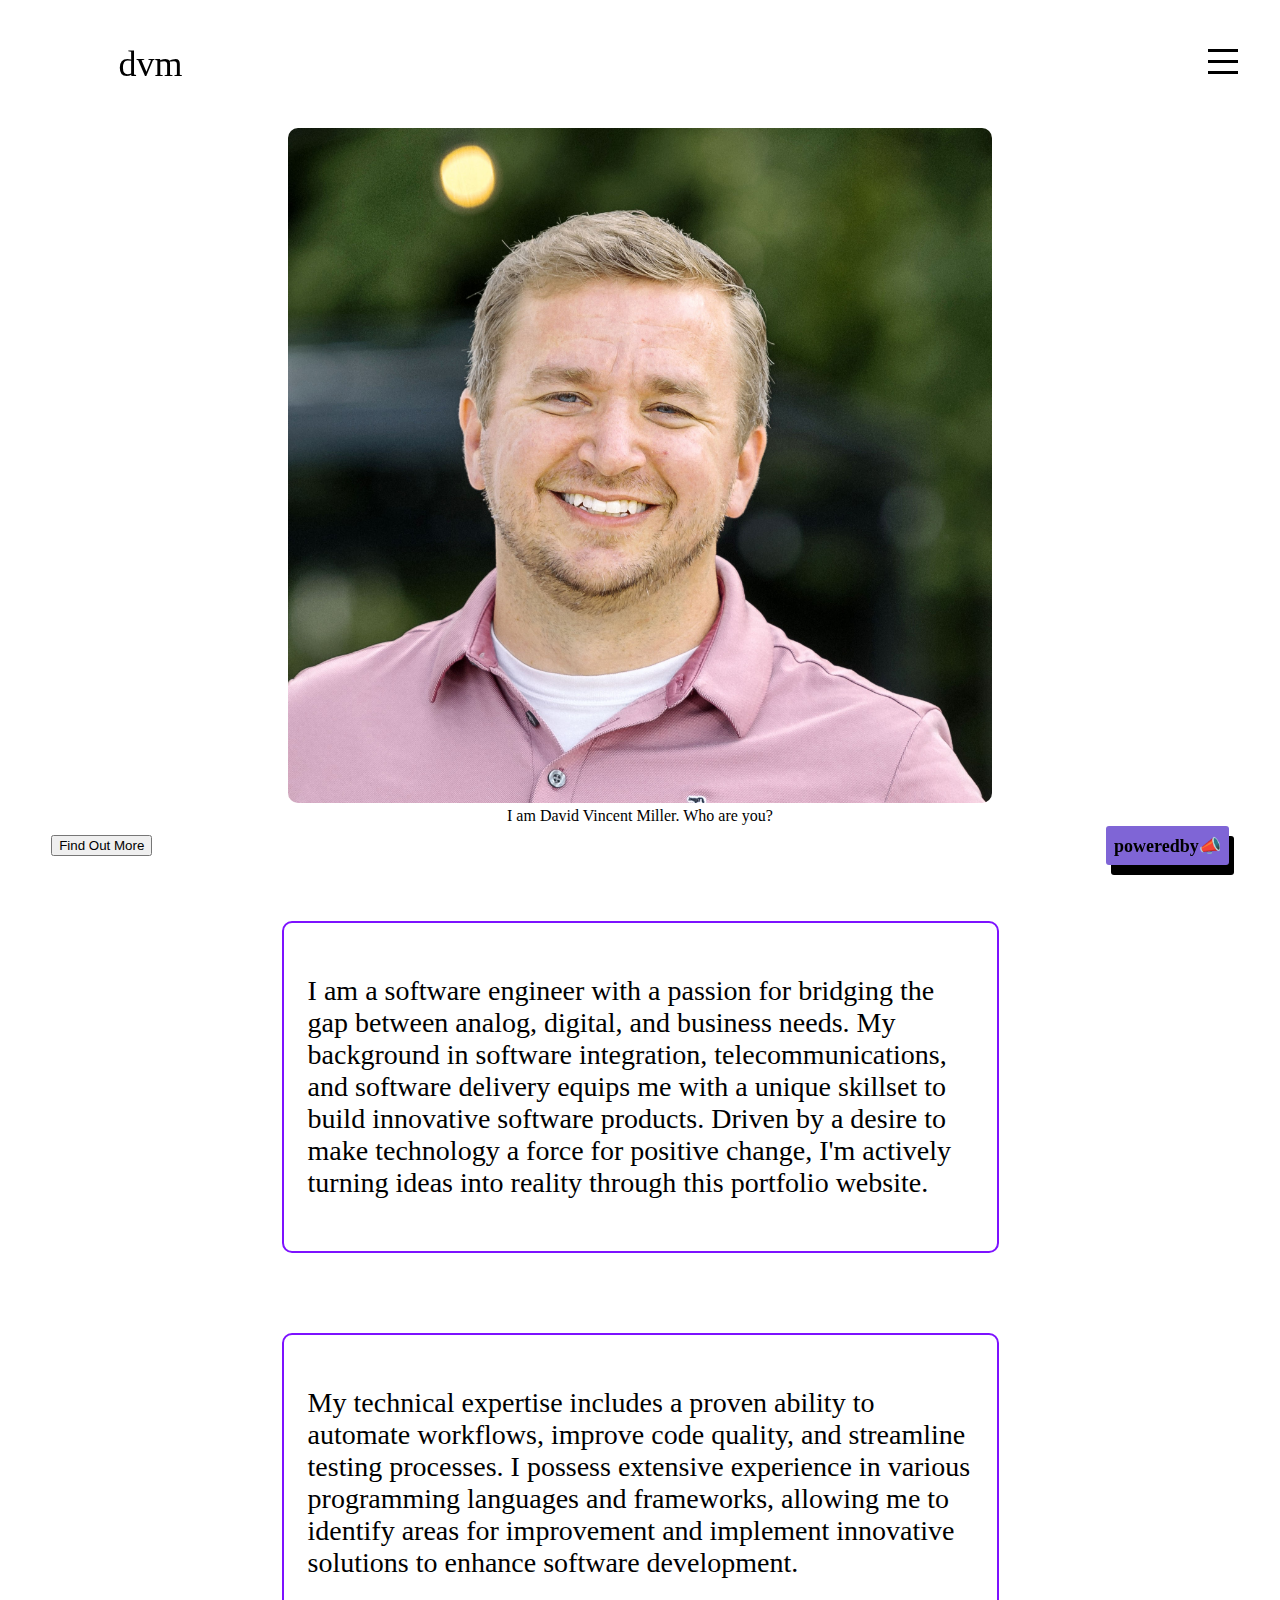
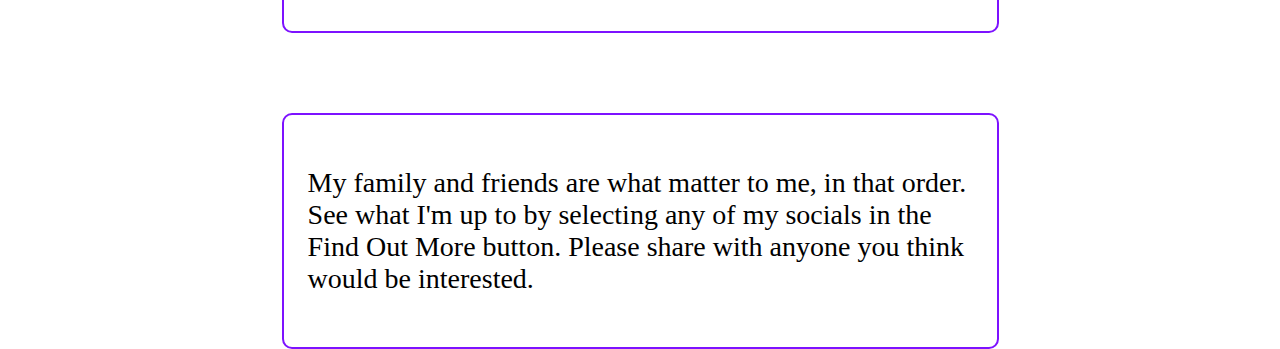
==== commit e095a9ea: "updated about layout" ====
--- a/about.html
+++ b/about.html
@@ -4,7 +4,7 @@
   <head>
     <title>david vincent miller</title>
     <link rel="icon" type="image/x-icon" href="./images/favicon.ico">
-    <meta name="description" content="highly skilled Software Engineer seeking new challenges. Enterprise experience in Warehousi Management, NonEmergency Transit, Retail Services and Sales, SaaS, Automated Testing, DevSecOps, and Product Delivery. Proven ability to deliver complex projects as expected.">
+    <meta name="description" content="highly skilled Software Engineer seeking new challenges. Enterprise experience in Warehouse Management, NonEmergency Transit, Retail Services and Sales, SaaS, Automated Testing, DevSecOps, and Product Delivery. Proven ability to deliver complex projects without complication.">
     <meta charset="UTF-16">
     <meta name="viewport" content="width=device-width, initial-scale=1.0">
     <link rel="stylesheet" href="./css/about.css">
@@ -63,8 +63,8 @@
 		  <li><a href="https://duolingo.com/profile/statueofdavid">duolingo</a></li>
 		  <li><a href="https://github.com/statueofdavid">github</a></li>
 		  <li><a href="https://linkedin.com/in/dmill">linkedin</a></li>
-		  <li><a href="https://linkedin.com/in/dmill">medium</a></li>
-		  <li><a href="https://medium.com/@declaredspace">X (formerly as Twitter)</a></li>
+		  <li><a href="https://medium.com/@declaredspace">medium</a></li>
+		  <li><a href="https://x.com/statueofdavid">X (formerly as Twitter)</a></li>
 		  <li><a href="mailto:david@declared.space">david@declared.space</a></li>
 		  <li><a href="https://venmo.com/dlibd" target="_blank" rel="noopener noreferrer">Buy Me A Coffee</a></li>
 		</ul>
--- a/css/about.css
+++ b/css/about.css
@@ -1,56 +1,58 @@
 .about {
-  margin: 10% 10% 10% 5%;
   grid-area: about;
   border: 2px solid #7D12FF;
   border-radius: 10px;
-  padding: 5px;
   font-size: 30px;
+  padding: 10%;
+  align-items: center;
 }
 
 @media (min-width: 2001px) {
   .about {
-    margin: 10% 10% 10% 5%;
     height: 25vh;
     width: 30vw;
+    margin: 0 0 0 15vw;
+    transition: 1s;
   }
 }
 
 @media (max-width: 2000px) {
   .about {
     width: 40vw;
+    margin: 0 0 0 25vw;
+    transition: 1s;
   }
 }
 
 @media (max-width: 1300px) {
   .about {
-    margin: 0 10% 10% 25%;
     font-size: 28px;
-    width: 45vw;
+    padding: 1.5rem;
+    width: 52vw;
+    margin: 0 0 0 22vw;
+    transition: 1s;
   }
 }
 
 @media (max-width: 1050px) {
   .about {
-    width: 85vw;
-    height: 25vh;
-    margin: 5% 0 10% 5%;
+    margin: 0 0 0 20vw;
+    transition: 1s;
   }
 }
 
 @media (max-width: 800px) {
   .about {
-    width: 92vw;
-    height: 25vh;
+    width: 65%;
+    margin: 1rem;
+    padding: 5rem 5rem;
     font-size: 24px;
-    margin: 0 0 5% 0;
   }
 }
 
-@media (max-width: 500px) {
+@media (max-width: 650px) {
   .about {
-    width: 92vw;
-    font-size: 16px;
-    margin: 0 0 10% 0;
+    width: 45%;
   }
 }
 
--- a/css/about-grid.css
+++ b/css/about-grid.css
@@ -1,6 +1,6 @@
 .about-grid {
   display: grid;
-  grid-gap: 0;
+  grid-gap: 5em;
   grid-template-areas:
     'profile'
     'about'
--- a/css/copyright-brand.css
+++ b/css/copyright-brand.css
@@ -1,9 +1,18 @@
 @media (max-width: 1300px) {
   .copyright-brand {
-    background-color: white;
-    border-color: black;
-    border-solid: solid 5px;
+    font-weight: 900;
+    background-color: #7f65d6;
     border-radius: 3px;
     box-shadow: 5px 10px #000000;
+    padding: 0.45em;
+    z-index: 30;
+    transition: 1.5s;
+  }
+
+  .copyright-brand:hover {
+    border-radius: 3px;
+    box-shadow: 1px 3px #000000;
+    transition: 0.4s;
   }
 }
+
--- a/css/final.css
+++ b/css/final.css
@@ -2,7 +2,7 @@
   grid-area: final;
   border: 2px solid #7D12FF;
   border-radius: 10px;
-  padding: 5px;
+  padding: 10%;
   font-size: 30px;
 }
 
@@ -10,46 +10,48 @@
   .final {
     height: 20vh;
     width: 30vw;
+    margin: 0 0 0 15vw;
+    transition: 1s;
   }
 }
 
 @media (max-width: 2000px) {
   .final {
     width: 40vw;
-    margin: 0 0 0 44%;
+    margin: 0 0 0 25vw;
+    transition: 1s;
   }
 }
 
 @media (max-width: 1300px) {
   .final {
-    width: 45vw;
     font-size: 28px;
-    margin: 0 0 0 18%;
+    padding: 1.5rem;
+    width: 52vw;
+    margin: 0 0 0 22vw;
+    transition: 1s;
   }
 }
 
 @media (max-width: 1050px) {
   .final {
-    height: 20vh;
-    width: 75vw;
-    margin: 0 0 0 14%;
+    margin: 0 0 0 20vw;
+    transition 1s;
   }
 }
 
 @media (max-width: 800px) {
   .final {
-    height: 16vh;
-    width: 92vw;
+    width: 65%;
+    margin: 1rem;
+    padding: 5rem 5rem;
     font-size: 24px;
   }
 }
 
 @media (max-width: 500px) {
   .final {
-    height: 13vh;
-    width: 85vw;
-    font-size: 14px;
-    margin: 0 0 0 8%;
+    width: 45%;
   }
 }
 
--- a/css/header.css
+++ b/css/header.css
@@ -12,13 +12,20 @@
   text-align: center;
   color: black;
   grid-area: auto;  /* Initially set all to auto for clarity */
-  z-index: 5;
+  z-index: 25;
 }
 
-.vanity:hover {
-  background-color: #c49520; /* Underline color (matches hover color) */
-  transition: width 0.3s ease-in-out; /* Animation duration and timing */
-  animation: underline-hover 0.7s ease-in-out forwards; /* Trigger animation on hover */
+.vanity {
+  z-index: 30;
+  padding: 1rem 2rem;
+  transition: 0.3s;
+
+  &:hover {
+    border-radius: 10px;
+    background-color: #c49520; /* Underline color (matches hover color) */
+    box-shadow: 5px 7px #000000;
+    transition: 1.5s;
+  }
 }
 
 .hamburger-menu {
@@ -55,51 +62,63 @@
   opacity: 0;
   background-color: transparent;
   transition: opacity 0.7s ease-in-out;
-  z-index: 25; /* Ensure menu is below header but above content */
+  z-index: 14; /* Ensure menu is below header but above content */
 }
 
 .header-menu.active {
   top: 0; /* Slide in from left on activation */
-  right: -40vw;
   opacity: 1;
+  right: -20vw;
 }
 
 .header-menu ul {
+  width: 100%;
   list-style: none;
   padding: 0;
   margin: 0;
   display: flex;
   flex-wrap: wrap;
+  z-index: 15;
 }
 
 .header-menu li {
   padding: 1rem 2rem;
-
+  transition: 0.7s;
+  z-index: 16;
+  
   &:hover {
     text-align: center;
-    color: #7f65d6;
-    border-radius: 50px;
-
-    background-color: #c49520; /* Underline color (matches hover color) */
   }
 }
 
 .header-menu a {
   text-decoration: none;
+  font-size: 1.5em;
   color: black;
+  transition: 0.4s;
+  z-index: 17;
+  
+  &:hover {
+    background-color: #7f65d6; /* Underline color (matches hover color) */
+    font-weight: 900;
+    font-size: 2em;
+    color: #c49520;
+    border-radius: 10px;
+    padding: 2rem;
+  }
 
 }
 
-@media screen and (max-width: 1700px) {
+@media screen and (max-width: 1800px) {
   .header-menu.active {
     display: flex;
     flex-direction: row;
-    top: 20vh;
-    left: 80vw;
+    top: 10vh;
+    left: 50;
     right: 0;
     opacity: 1;
-    height: 100vh;
-    width: 100vw;
+    height: 30vh;
+    width: 30vw;
   }
 
   .header-menu ul {
@@ -111,33 +130,34 @@
   }
 }
 
-@media screen and (max-width: 1300px) {
+@media screen and (max-width: 1500px) {
   header {
     top: 1vh;
     left: 3vw;
-    width: 70vw;
+    width: 90vw;
   }
 
   .header-menu.active {
-    background-color: rgba(127, 101, 214, 0.7);
-    display: flex;
-    flex-direction: row;
-    align-items: center;
-    top: 0;
-    left: 0;
-    opacity: 1;
-    height: 100vh;
-    width: 150vw;
-  }
-
-  .header-menu ul {
-    flex-direction: column;
-    margin: 5vh 0;
-    height: 90vh;
-    width: 100vw;
+    width: 40vw;
   }
 
   .header-menu ul {
     flex-wrap: unset; /* Don't wrap links on smaller screens */
   }
 }
+
+@media screen and (max-width: 950px) {
+  header {
+    top: 1vh;
+    left: 3vw;
+    width: 80vw;
+  }
+  
+  .header-menu.active {
+    width: 100vw;
+  }
+
+  .header-menu a {
+    width: 50vw;
+  }
+}
--- a/css/index.css
+++ b/css/index.css
@@ -1,16 +1,22 @@
+html, body { margin: 0; }
+
+svg { height: 100vh; width: 100vw;}
+
 a {
   text-decoration: none;
   color: black;
+  padding: 0.25em;
 }
 
 main {
+   display: block;
+   margin: auto;
   height: 75vh;
   width: 100vw;
   flex: 1;
   grid-area: main;
   z-index: 0;
 }
-
 
 footer {
   bottom: 0; /* Stick to bottom of viewport */
@@ -47,6 +53,7 @@
 }
 
 .footer-menu ul {
+  width: 100%;
   list-style: none;
   padding: 0;
   margin: 0;
@@ -55,83 +62,115 @@
 }
 
 .footer-menu li {
-  padding: 0.75rem 1.5rem;
+  padding: 1rem 2rem;
+  transition: 0.7s;
+  
+  &:hover {
+    text-align: center;
+  }
 }
 
 .footer-menu a {
   text-decoration: none;
+  font-size: 1em;
   color: black;
+  transition: 0.4s;
   
   &:hover {
+    background-color: #7f65d6;
+    font-size: 1.5em;
     color: #c49520;
-    background-color: #7f65d6 ;
+    border-radius: 10px;
   }
+}
+
+.follow-me {
+  z-index: 30;
 }
 
 .follow-me-menu {
   background: none;
   border: none;
   cursor: pointer;
-  z-index: 11;
-}
-
-@keyframes underline-hover {
-  from { width: 9vw; }
-  to { width: 8vw; }
+  z-index: 15;
 }
 
 @media screen and (max-width: 1880px) {
   .footer-menu.active {
     display: flex;
     flex-direction: row;
-    bottom: 10vh;
     left: 0;
     right: 0;
     opacity: 1;
-    height: 25vh;
-    width: 65vw;
+    height: 45vh;
+    width: 30vw;
+    z-index: 16;
   }
 
   .footer-menu ul {
+    height: 100%;
+    width: 100%;
     flex-direction: column;
+    z-index: 16;
+  }
+
+  .footer-menu li {
+    width: 100%;
+    z-index: 17;
+
+    &:hover {
+      text-align: center;
+      background-color: none;
+      border-radius: 0px;
+    }
+  }
+
+  .footer-menu a {
+    font-size: 24px;
+    z-index: 18;
   }
 }
 
 @media screen and (max-width: 1500px) {
-  svg {
-    width: 100vw;
+  .foot-menu ul {
+    height: 100%;
   }
 }
 
 
 
 @media screen and (max-width: 1300px) {
-  svg {
-    width: 90vw;
-    height: 30vh;
-  }
-
-  footer{
+  footer {
     width: 92vw;
   }
 
   .footer-menu.active {
-    background-color: rgba(127, 101, 214, 0.8); 
-    height: 70vh;
-    width: 35vw;
+    background-color: none; 
   }
 
   .footer-menu a {
-    color: white;
-    background-color: rgba(127, 101, 214, 1); 
+    width: 40%;
+    background-color: #c49520;
+    border-radius: 3px;
+    box-shadow: 5px 7px #000000;
+
+    &:hover {
+    background-color: #c49520;
+    color: #7f65d6;
+    font-weight: 900;
     border-radius: 5px;
+    box-shadow: 1px 3px #000000;
+    transition: 0.1s;
+    }
   }
 }
 
-@media screen and (max-width: 700px) {
+@media screen and (max-width: 850px) {
   .footer-menu.active {
-    height: 30vh;
     width: 100vw;
-    font-size: 16px;
+  }
+
+  .footer-menu.active {
+    font-size: 24px;
   }
 }
--- a/css/professional.css
+++ b/css/professional.css
@@ -4,52 +4,55 @@
   border: 2px solid #7D12FF;
   border-radius: 10px;
   font-size: 30px;
+  padding: 10%;
 }
 
 @media (min-width: 2001px) {
   .professional {
     height: 25vh;
     width: 30vw;
+    margin: 0 0 0 35vw;
+    transition: 1s;
   }
 }
 
 @media (max-width: 2000px) {
   .professional {
     width: 40vw;
-    margin: 0 0 0 13%;
+    margin: 0 0 0 15vw;
+    transition: 1s;
   }
 }
 
 @media (max-width: 1300px) {
   .professional {
-    width: 45vw;
     font-size: 28px;
-    margin: 0 0 0 13%;
+    padding: 1.5rem;
+    width: 52vw;
+    margin: 0 0 0 22vw;
+    transition: 1s;
   }
 }
 
 @media (max-width: 1050px) {
   .professional {
-    width: 75vw;
-    height: 33vh;
-    margin: 0 0 0 14%;
+    margin: 0 0 0 20vw;
+    transition 1s;
   }
 }
 
 @media (max-width: 800px) {
   .professional {
-    width: 92vw;
-    height: 30vh;
+    width: 65%;
+    margin: 1rem 1rem 1rem 3rem;
+    padding: 5rem 5rem;
     font-size: 24px;
   }
 }
 
-@media (max-width: 500px) {
+@media (max-width: 650px) {
   .professional {
-    width: 85vw;
-    height: 25vh;
-    font-size: 16px;
-    margin: 0 0 0 8%;
+    width: 45%;
   }
 }
 
--- a/css/profile.css
+++ b/css/profile.css
@@ -46,7 +46,7 @@
   .profile {
     margin: 5% 0 0 1%;
     width: 95vw;
-    height: 95vh;
+    height: 75vh;
     align-items: center;
     text-align: center;
   }
